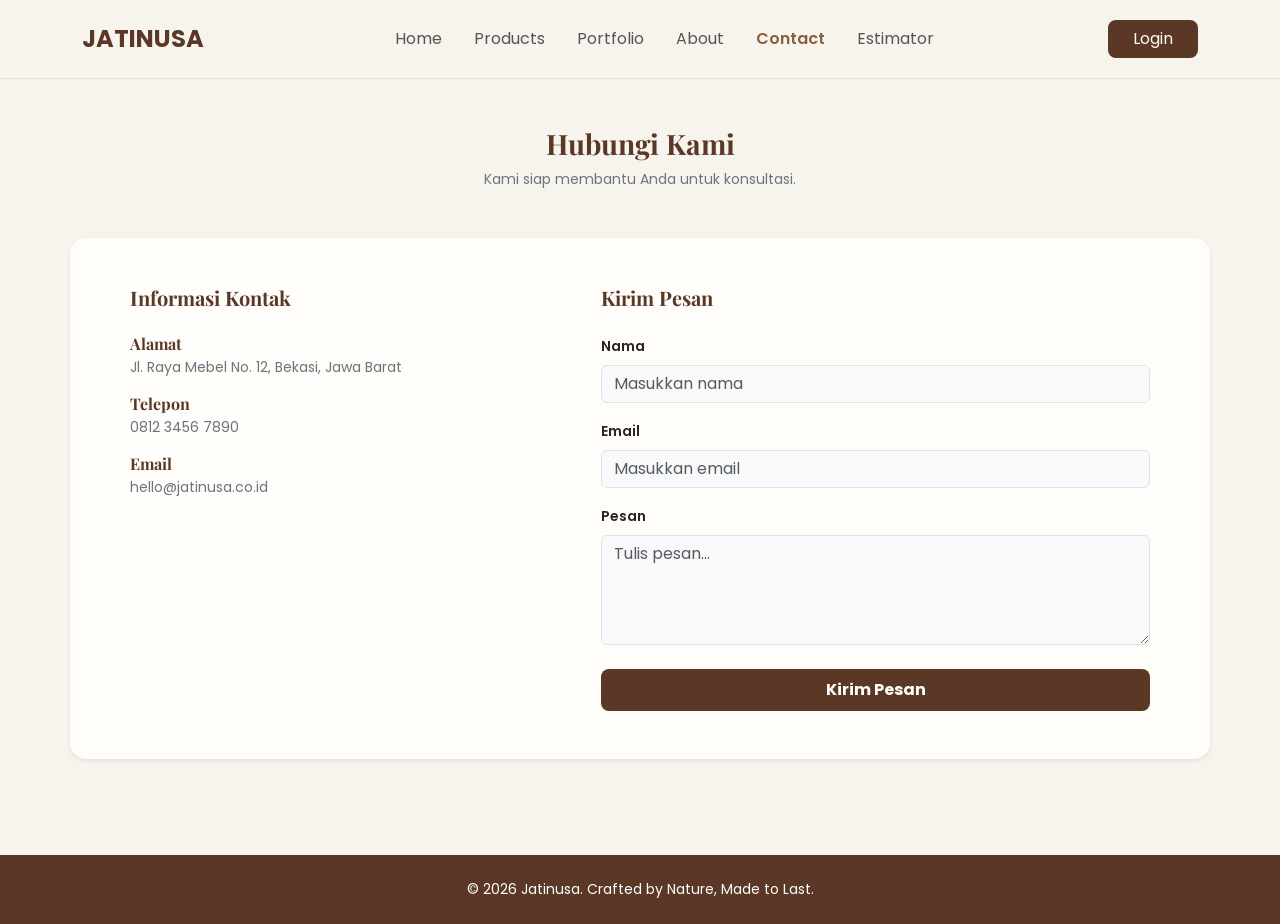
==== contact.html @ c3e2866a "milestone" ====
<!doctype html>
<html lang="id">
  <head>
    <meta charset="UTF-8" />
    <meta name="viewport" content="width=device-width, initial-scale=1.0" />
    <title>Jatinusa | Contact Us</title>
    <link href="https://cdn.jsdelivr.net/npm/bootstrap@5.3.0/dist/css/bootstrap.min.css" rel="stylesheet" />
    <link rel="stylesheet" href="css/style.css" />
  </head>
  <body>
    <nav class="navbar navbar-expand-lg bg-cream border-bottom py-3">
      <div class="container">
        <a class="navbar-brand fs-4 fw-bold text-dark-brown" href="index.html">JATINUSA</a>
        <button class="navbar-toggler" type="button" data-bs-toggle="collapse" data-bs-toggle="navbarNav">
          <span class="navbar-toggler-icon"></span>
        </button>
        <div class="collapse navbar-collapse" id="navbarNav">
          <ul class="navbar-nav mx-auto gap-2 gap-lg-3 my-3 my-lg-0 text-center">
            <li class="nav-item"><a class="nav-link" href="index.html">Home</a></li>
            <li class="nav-item"><a class="nav-link" href="products.html">Products</a></li>
            <li class="nav-item"><a class="nav-link" href="portfolio.html">Portfolio</a></li>
            <li class="nav-item"><a class="nav-link" href="about.html">About</a></li>
            <li class="nav-item"><a class="nav-link active" href="contact.html">Contact</a></li>
            <li class="nav-item"><a class="nav-link" href="estimator.html">Estimator</a></li>
          </ul>
          <div class="text-center">
            <a href="login.html" class="btn btn-jatinusa px-4">Login</a>
          </div>
        </div>
      </div>
    </nav>

    <main class="container py-4 py-lg-5">
      <div class="text-center mb-4 mb-lg-5">
        <h2 class="fw-bold fs-3 fs-lg-2">Hubungi Kami</h2>
        <p class="text-secondary small px-3">Kami siap membantu Anda untuk konsultasi.</p>
      </div>

      <div class="row bg-warm-white p-3 p-lg-5 rounded-4 shadow-sm">
        <div class="col-lg-5 col-12 mb-5 mb-lg-0 pe-lg-5 text-center text-lg-start">
          <h4 class="mb-4 fw-bold fs-5 fs-lg-4">Informasi Kontak</h4>
          <div class="mb-3">
            <h6 class="fw-bold mb-1 fs-6">Alamat</h6>
            <p class="text-secondary small">Jl. Raya Mebel No. 12, Bekasi, Jawa Barat</p>
          </div>
          <div class="mb-3">
            <h6 class="fw-bold mb-1 fs-6">Telepon</h6>
            <p class="text-secondary small">0812 3456 7890</p>
          </div>
          <div class="mb-3">
            <h6 class="fw-bold mb-1 fs-6">Email</h6>
            <p class="text-secondary small">hello@jatinusa.co.id</p>
          </div>
        </div>
        <!-- Gunakan border pembatas hanya saat di layar Laptop (lg) -->
        <div class="col-lg-7 col-12 ps-lg-5 border-start-0 border-lg-start border-secondary-subtle">
          <h4 class="mb-4 fw-bold fs-5 fs-lg-4 text-center text-lg-start">Kirim Pesan</h4>
          <form>
            <div class="mb-3">
              <label class="form-label small fw-semibold">Nama</label>
              <input type="text" class="form-control bg-light" placeholder="Masukkan nama" />
            </div>
            <div class="mb-3">
              <label class="form-label small fw-semibold">Email</label>
              <input type="email" class="form-control bg-light" placeholder="Masukkan email" />
            </div>
            <div class="mb-4">
              <label class="form-label small fw-semibold">Pesan</label>
              <textarea class="form-control bg-light" rows="4" placeholder="Tulis pesan..."></textarea>
            </div>
            <button type="button" class="btn btn-jatinusa w-100 py-2 fw-bold">Kirim Pesan</button>
          </form>
        </div>
      </div>
    </main>

    <footer class="bg-dark-brown text-white py-4 mt-5 text-center">
      <p class="mb-0 small">© 2026 Jatinusa. Crafted by Nature, Made to Last.</p>
    </footer>
    <script src="https://cdn.jsdelivr.net/npm/bootstrap@5.3.0/dist/js/bootstrap.bundle.min.js"></script>
    <script src="js/script.js"></script>
  </body>
</html>
---- css/style.css ----
@import url("https://fonts.googleapis.com/css2?family=Playfair+Display:wght@600;700&family=Poppins:wght@300;400;500;600&display=swap");

:root {
  --dark-brown: #5a3825;
  --medium-brown: #8b5e3c;
  --light-brown: #b98a62;
  --cream: #f7f3ed;
  --warm-white: #fffdf9;
}

body {
  font-family: "Poppins", sans-serif;
  background-color: var(--cream);
  color: #2e241e;
  overflow-x: hidden;
}

h1,
h2,
h3,
h4,
h5,
h6 {
  font-family: "Playfair Display", serif;
  color: var(--dark-brown);
}

.bg-cream {
  background-color: var(--cream) !important;
}
.bg-warm-white {
  background-color: var(--warm-white) !important;
}
.bg-dark-brown {
  background-color: var(--dark-brown) !important;
}
.text-dark-brown {
  color: var(--dark-brown) !important;
}

.btn-jatinusa {
  background-color: var(--dark-brown);
  color: var(--warm-white);
  border-radius: 8px;
  transition: 0.3s;
}
.btn-jatinusa:hover {
  background-color: var(--medium-brown);
  color: white;
}
.btn-jatinusa-outline {
  border: 1px solid var(--dark-brown);
  color: var(--dark-brown);
  border-radius: 8px;
  background-color: transparent;
  transition: 0.3s;
}
.btn-jatinusa-outline:hover {
  background-color: var(--dark-brown);
  color: white;
}
.nav-link:hover,
.nav-link.active {
  color: var(--medium-brown) !important;
  font-weight: 600;
}

/* Perbaikan Kotak Teks Login agar tulisan sangat kontras dan terlihat jelas */
.login-banner {
  background: url("../images/dining-table.jpg") center/cover no-repeat;
  min-height: 480px;
  position: relative;
}

.login-card-box {
  background: rgba(90, 56, 37, 0.85); /* Menggunakan warna Dark Brown semi-transparan yang elegan */
  border-left: 4px solid #c49a5a; /* Tambahan aksen garis emas di kiri */
  max-width: 90%;
  margin: auto;
}

@media (max-width: 576px) {
  h1.display-5 {
    font-size: 2.2rem;
  }
  .btn-mobile-full {
    width: 100%;
    display: block;
    margin-bottom: 10px;
  }
  .login-banner {
    min-height: 250px;
  }
}
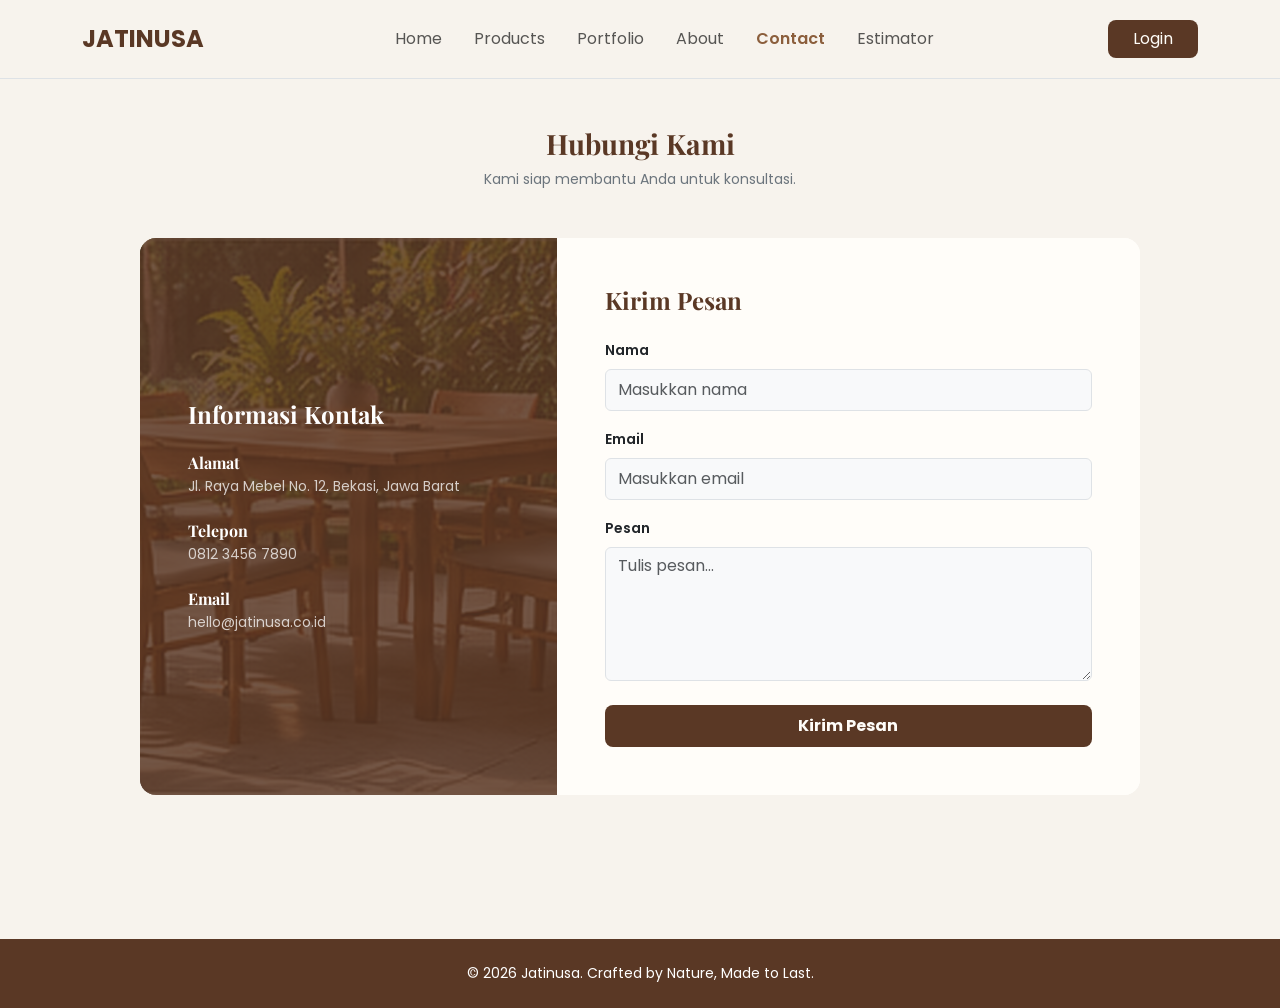
==== commit 34ef47b2: "milestone" ====
--- a/contact.html
+++ b/contact.html
@@ -4,6 +4,8 @@
     <meta charset="UTF-8" />
     <meta name="viewport" content="width=device-width, initial-scale=1.0" />
     <title>Jatinusa | Contact Us</title>
+    <!-- Preload gambar agar langsung dimuat tanpa delay -->
+    <link rel="preload" href="images/outdoor.jpg" as="image" />
     <link href="https://cdn.jsdelivr.net/npm/bootstrap@5.3.0/dist/css/bootstrap.min.css" rel="stylesheet" />
     <link rel="stylesheet" href="css/style.css" />
   </head>
@@ -11,7 +13,7 @@
     <nav class="navbar navbar-expand-lg bg-cream border-bottom py-3">
       <div class="container">
         <a class="navbar-brand fs-4 fw-bold text-dark-brown" href="index.html">JATINUSA</a>
-        <button class="navbar-toggler" type="button" data-bs-toggle="collapse" data-bs-toggle="navbarNav">
+        <button class="navbar-toggler" type="button" data-bs-toggle="collapse" data-bs-target="#navbarNav">
           <span class="navbar-toggler-icon"></span>
         </button>
         <div class="collapse navbar-collapse" id="navbarNav">
@@ -36,40 +38,52 @@
         <p class="text-secondary small px-3">Kami siap membantu Anda untuk konsultasi.</p>
       </div>
 
-      <div class="row bg-warm-white p-3 p-lg-5 rounded-4 shadow-sm">
-        <div class="col-lg-5 col-12 mb-5 mb-lg-0 pe-lg-5 text-center text-lg-start">
-          <h4 class="mb-4 fw-bold fs-5 fs-lg-4">Informasi Kontak</h4>
-          <div class="mb-3">
-            <h6 class="fw-bold mb-1 fs-6">Alamat</h6>
-            <p class="text-secondary small">Jl. Raya Mebel No. 12, Bekasi, Jawa Barat</p>
+      <!-- Class shadow-lg sudah dihapus dari div di bawah ini -->
+      <div class="card border-0 rounded-4 overflow-hidden mx-auto mb-5" style="max-width: 1000px">
+        <div class="row g-0 align-items-stretch">
+          <!-- Sisi Kiri: Informasi Kontak dengan Background Full dan Overlay Gelap -->
+          <div class="col-lg-5 p-4 p-lg-5 text-white d-flex flex-column justify-content-center position-relative" style="background-color: #5a3825; z-index: 1">
+            <!-- Layer Gambar Background -->
+            <div class="position-absolute top-0 start-0 w-100 h-100" style="background: url(&quot;images/outdoor.jpg&quot;) center/cover no-repeat; z-index: -2"></div>
+
+            <!-- Layer Overlay Warna Cokelat Transparan -->
+            <div class="position-absolute top-0 start-0 w-100 h-100" style="background: rgba(90, 56, 37, 0.85); z-index: -1"></div>
+
+            <!-- Konten Teks -->
+            <h4 class="mb-4 fw-bold fs-4 text-white position-relative">Informasi Kontak</h4>
+            <div class="mb-4 position-relative">
+              <h6 class="fw-bold mb-1 fs-6 text-white">Alamat</h6>
+              <p class="small text-white opacity-75 mb-0">Jl. Raya Mebel No. 12, Bekasi, Jawa Barat</p>
+            </div>
+            <div class="mb-4 position-relative">
+              <h6 class="fw-bold mb-1 fs-6 text-white">Telepon</h6>
+              <p class="small text-white opacity-75 mb-0">0812 3456 7890</p>
+            </div>
+            <div class="mb-0 position-relative">
+              <h6 class="fw-bold mb-1 fs-6 text-white">Email</h6>
+              <p class="small text-white opacity-75 mb-0">hello@jatinusa.co.id</p>
+            </div>
           </div>
-          <div class="mb-3">
-            <h6 class="fw-bold mb-1 fs-6">Telepon</h6>
-            <p class="text-secondary small">0812 3456 7890</p>
+
+          <!-- Sisi Kanan: Form Kirim Pesan dengan Ruang Lebih Lega -->
+          <div class="col-lg-7 bg-warm-white p-4 p-lg-5 d-flex flex-column justify-content-center">
+            <h4 class="mb-4 fw-bold fs-4 text-dark-brown">Kirim Pesan</h4>
+            <form>
+              <div class="mb-3">
+                <label class="form-label small fw-semibold">Nama</label>
+                <input type="text" class="form-control bg-light py-2" placeholder="Masukkan nama" />
+              </div>
+              <div class="mb-3">
+                <label class="form-label small fw-semibold">Email</label>
+                <input type="email" class="form-control bg-light py-2" placeholder="Masukkan email" />
+              </div>
+              <div class="mb-4">
+                <label class="form-label small fw-semibold">Pesan</label>
+                <textarea id="pesanInput" class="form-control bg-light" rows="5" placeholder="Tulis pesan..."></textarea>
+              </div>
+              <button type="button" class="btn btn-jatinusa w-100 py-2 fw-bold">Kirim Pesan</button>
+            </form>
           </div>
-          <div class="mb-3">
-            <h6 class="fw-bold mb-1 fs-6">Email</h6>
-            <p class="text-secondary small">hello@jatinusa.co.id</p>
-          </div>
-        </div>
-        <!-- Gunakan border pembatas hanya saat di layar Laptop (lg) -->
-        <div class="col-lg-7 col-12 ps-lg-5 border-start-0 border-lg-start border-secondary-subtle">
-          <h4 class="mb-4 fw-bold fs-5 fs-lg-4 text-center text-lg-start">Kirim Pesan</h4>
-          <form>
-            <div class="mb-3">
-              <label class="form-label small fw-semibold">Nama</label>
-              <input type="text" class="form-control bg-light" placeholder="Masukkan nama" />
-            </div>
-            <div class="mb-3">
-              <label class="form-label small fw-semibold">Email</label>
-              <input type="email" class="form-control bg-light" placeholder="Masukkan email" />
-            </div>
-            <div class="mb-4">
-              <label class="form-label small fw-semibold">Pesan</label>
-              <textarea class="form-control bg-light" rows="4" placeholder="Tulis pesan..."></textarea>
-            </div>
-            <button type="button" class="btn btn-jatinusa w-100 py-2 fw-bold">Kirim Pesan</button>
-          </form>
         </div>
       </div>
     </main>
@@ -77,6 +91,7 @@
     <footer class="bg-dark-brown text-white py-4 mt-5 text-center">
       <p class="mb-0 small">© 2026 Jatinusa. Crafted by Nature, Made to Last.</p>
     </footer>
+
     <script src="https://cdn.jsdelivr.net/npm/bootstrap@5.3.0/dist/js/bootstrap.bundle.min.js"></script>
     <script src="js/script.js"></script>
   </body>
--- a/css/style.css
+++ b/css/style.css
@@ -92,3 +92,26 @@
     min-height: 250px;
   }
 }
+
+/* Banner & Card untuk Halaman Contact */
+.contact-banner {
+  background-color: #5a3825; /* Warna dasar penahan kedip */
+  background-image: url("../images/workshop.jpg");
+  background-position: center;
+  background-size: cover;
+  background-repeat: no-repeat;
+  min-height: 100%;
+  position: relative;
+}
+
+.contact-card-box {
+  background: rgba(90, 56, 37, 0.85);
+  border-top: 4px solid #c49a5a;
+  backdrop-filter: blur(5px);
+}
+
+@media (max-width: 991px) {
+  .contact-banner {
+    min-height: 300px;
+  }
+}
